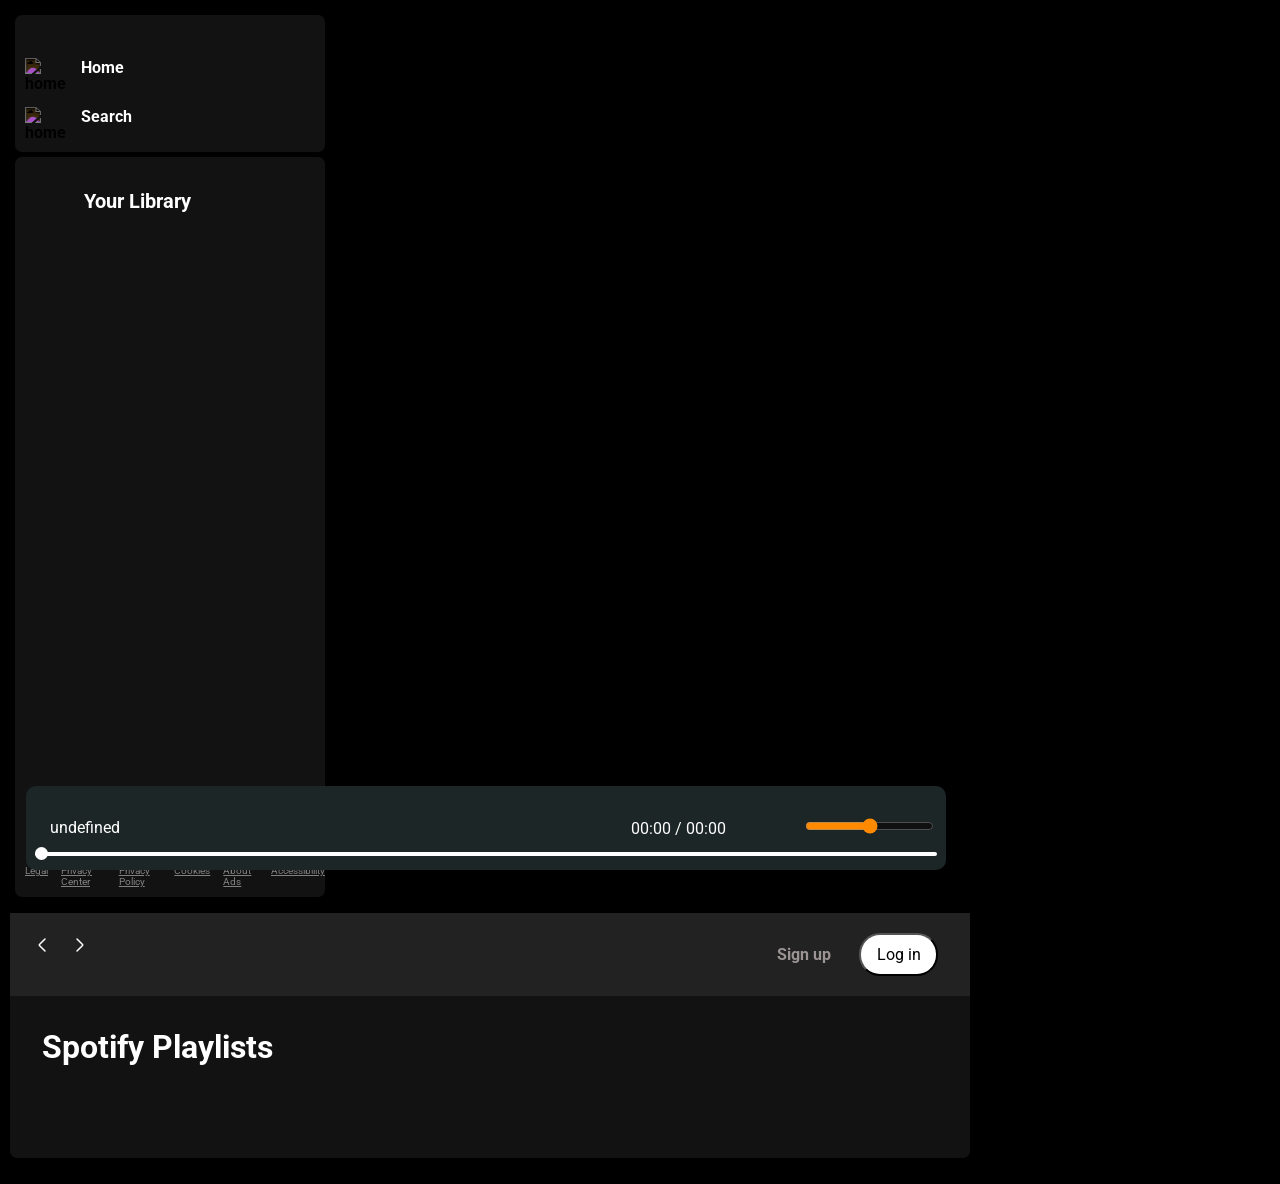
==== index.html @ 1708f5f9 "Rename idex.html to index.html" ====
<!DOCTYPE html>
<html lang="en">

<head>
    <meta charset="UTF-8">
    <meta name="viewport" content="width=device-width, initial-scale=1.0">
    <link rel="stylesheet" href="style.css">
    <link rel="stylesheet" href="utility.css">
    <title>Spotify - Web Player: Music for everyone</title>
    <link rel="shortcut icon" href="Spotify_icon.svg.webp" type="image/x-icon">
</head>

<body>
    <div class="container flex bg-black">
        <div class="left">
            <div class="close">
                <img width="30" class="invert" src="img/close.svg" alt="">
            </div>
            <div class="home bg-grey rounded m-1 p-1">
                <div class="logo"><img width="110" class="invert" src="img/logo.svg" alt=""></div>
                <ul>
                    <li><img class="invert" src="img/home.svg" alt="home">Home</li>
                    <li><img class="invert" src="img/search.svg" alt="home">Search</li>
                </ul>
            </div>

            <div class="library bg-grey rounded m-1 p-1">
                <div class="heading">
                    <img class="invert" src="img/playlist.svg" alt="">
                    <h2>
                        Your Library
                    </h2>
                </div>

                <div class="songList">

                    <ul>

                    </ul>
                </ v>

                <div class="footer">
                    <div><a href="https://www.spotify.com/jp/legal/"><span>Legal</span></a></div>
                    <div><a href="https://www.spotify.com/jp/privacy/"><span>Privacy Center</span></a></div>
                    <div><a href="https://www.spotify.com/jp/legal/privacy-policy/"><span>Privacy Policy</span></a>
                    </div>
                    <div><a href="https://www.spotify.com/jp/legal/cookies-policy/"><span>Cookies</span></a></div>
                    <div><a href="https://www.spotify.com/jp/legal/privacy-policy/#s3"><span>About Ads</span></a></div>
                    <div><a href="https://www.spotify.com/jp/accessibility/"><span>Accessibility</span></a></div>
                </div>
            </div>


        </div>
        <div class="right bg-grey rounded">            <div class="header">
                <div class="nav">
                    <div class="hamburgerContainer">

                        <img width="40" class="invert hamburger" src="img/hamburger.svg" alt="">
                        <svg width="24" height="24" viewBox="0 0 24 24" fill="none" xmlns="http://www.w3.org/2000/svg">
                            <path
                                d="M15 6L9.70711 11.2929C9.37377 11.6262 9.20711 11.7929 9.20711 12C9.20711 12.2071 9.37377 12.3738 9.70711 12.7071L15 18"
                                stroke="#ffffff" stroke-width="1.5" stroke-linecap="round" stroke-linejoin="round" />
                        </svg>
                        <svg width="24" height="24" viewBox="0 0 24 24" fill="none" xmlns="http://www.w3.org/2000/svg">
                            <path
                                d="M9 18L14.2929 12.7071C14.6262 12.3738 14.7929 12.2071 14.7929 12C14.7929 11.7929 14.6262 11.6262 14.2929 11.2929L9 6"
                                stroke="#ffffff" stroke-width="1.5" stroke-linecap="round" stroke-linejoin="round" />
                        </svg>
                    </div>
                </div>
                <div class="buttons">
                    <button class="signupbtn">Sign up</button>
                    <button class="loginbtn">Log in</button>
                </div>
            </div>
            <div class="spotifyPlaylists">
                <h1>Spotify Playlists</h1>
                <div class="cardContainer">  </div>
                <div class="playbar">
                    <div class="seekbar">
                        <div class="circle">

                        </div>
                    </div>
                    <div class="abovebar">


                        <div class="songinfo">

                        </div>
                        <div class="songbuttons">
                            <img width="35" id="previous" src="img/prevsong.svg" alt="">
                            <img width="35" id="play" src="img/play.svg" alt="">
                            <img width="35" id="next" src="img/nextsong.svg" alt="">
                        </div>
                        <div class="timevol">

                       
                        <div class="songtime">

                        </div>
                        <div class="volume">
                            <img width="25" src="img/volume.svg" alt="">
                            <div class="range">
                                <input type="range" name="volume" id="">
                            </div>
                        </div>
                    </div>
                    </div>
                </div>
            </div>
        </div>
    </div>
    <script src="script.js"></script>
</body>

</html>
---- style.css ----
@import url('https://fonts.googleapis.com/css2?family=Lato:wght@700&family=Roboto:ital,wght@0,100;0,300;0,400;0,500;0,700;0,900;1,100;1,300;1,400;1,500;1,700;1,900&display=swap');


:root{
    --a:0;
}
* {
    margin: 0;
    padding: 0;
    font-family: 'Roboto', sans-serif;
}

.close {
    display: none;
}

body {
    background-color: black;
    color: white;
}

.left {
    width: 25vw;
    padding: 10px;
}

.right {
    width: 75vw;
}



.home ul li {
    display: flex;
    gap: 15px;
    width: 14px;
    list-style: none;
    padding-top: 14px;
    font-weight: bold;
}

.heading {
    display: flex;
    gap: 15px;
    width: 100%;
    padding-top: 14px;
    padding: 23px 14px;
    font-weight: bold;
    align-items: center;
    font-size: 13px;
}

.heading img {
    width: 30px;
}

.library {
    min-height: 80vh;
    position: relative;
}

.footer {
    display: flex;
    font-size: 10px;
    color: grey;
    gap: 13px;
    position: absolute;
    bottom: 0;
    padding: 10px 0;

}

.footer a {
    color: grey;
}

.right {
    margin: 16px 0;
    position: relative;
}

.header {
    display: flex;
    justify-content: space-between;
    background-color: rgb(34 34 34);
}

.header>* {
    padding: 20px;
}

.spotifyPlaylists {
    padding: 16px;
}

.spotifyPlaylists h1 {
    padding: 16px;
}

.cardContainer {
    margin: 30px;
    display: flex;
    gap: 10px;
    flex-wrap: wrap;
    overflow-y: auto;
    max-height: 60vh; 
}

.card {
    width: 200px;
    padding: 10px;
    border-radius: 5px;
    background-color: #252525;
    position: relative;
    transition: all .9s;
}
.card:hover{
    background-color: rgb(105, 103, 103);
    cursor: pointer;
    --a: 1;
}

.card>* {
    padding-top: 10px;
}

.card img {
    width: 100%;
    object-fit: contain;
}

.play {
    width: 28px;
    height: 28px;
    background-color: #1fdf64;
    border-radius: 50%;
    padding: 4px;
    display: flex;
    align-items: center;
    justify-content: center;
    position: absolute;
    bottom: 88px;
    right: 17px;
    opacity: var(--a);
    transition: all 1s ease-out;
}

.buttons>* {
    margin: 0 12px;
}

.signupbtn {
    background-color: rgb(34 34 34);
    color: rgb(156, 148, 148);
    font-weight: bold;
    border: none;
    outline: none;
    cursor: pointer;
    font-size: 16px;
}

.signupbtn:hover {
    font-size: 17px;
    color: white
}

.loginbtn {
    background-color: white;
    border-radius: 21px;
    color: black;
    padding: 10px;
    width: 79px;
    cursor: pointer;
    font-size: 16px;
}

.loginbtn:hover {
    font-weight: bold;
    font-size: 17px;
}


.playbar {
    display: flex;
    justify-content: center;
    align-items: center;
    position: fixed;
    bottom: 30px;
    filter: invert(1);
    background: #e2d9d9;
    border-radius: 10px;
    width: 90%;
    padding: 12px;
    width: 70vw;
    min-height: 40px;
}

.songbuttons {
    display: flex;
    justify-content: center;
    gap: 16px;
}

.songList {
    height: 544px;
    overflow: auto;
    margin-bottom: 44px;
}

.hamburger {
    display: none;
    cursor: pointer;
}

.hamburgerContainer {
    display: flex;
    justify-content: center;
    align-items: center;
    gap: 14px;
}

.songList ul {
    padding: 0 12px;
}

.songList ul li {
    list-style-type: decimal;
    display: flex;
    justify-content: space-between;
    gap: 12px;
    cursor: pointer;
    padding: 12px 0;
    border: 1px solid rgba(146, 143, 143, 0.491);
    margin: 12px 0;
    padding: 13px;
    border-radius: 5px;
}

.songList .info {
    font-size: 13px;
    width: 344px;
}

.info div {
    word-break: break-all;
}

.playnow {
    display: flex;
    justify-content: center;
    align-items: center;
}

.playnow span {
    font-size: 15px;
    width: 64px;
    padding: 12px;
}

.seekbar {
    height: 4px;
    width: 98%;
    background: black;
    border-radius: 10px;
    position: absolute;
    bottom: 8px;
    margin: 6px;
    cursor: pointer;
}

.circle {
    width: 13px;
    height: 13px;
    border-radius: 13px;
    background-color: black;
    position: relative;
    bottom: 5px;
    left: 0%;
    transition: left 0.5s;
}

.songbuttons img {
    cursor: pointer;
}

.timevol {
    display: flex;
    justify-content: space-evenly;
    align-items: center;
}


.songinfo {
    color: black;
    padding: 0 12px;
    width: 250px;
}

.songtime {
    width: 125px;
    color: black;
    padding: 0 12px;
}


.volume {
    display: flex;
    justify-content: center;
    align-items: center;
    gap: 12px;
    cursor: pointer;
}
.range input{
    cursor: pointer;
}

.abovebar {
    display: flex;
    justify-content: space-between;
    margin: 20px 0;
    width: 100%;
}

@media (max-width: 1200px) {
    .left {
        position: absolute;
        left: -130%;
        transition: all .3s;
        z-index: 1;
        width: 373px;
        background-color: black;
        padding: 0;
        height: 100vh;
        position: fixed;
        top: 0;
    }

    .songinfo,
    .songtime {
        width: auto;
    }

    .left .close {
        position: absolute;
        right: 31px;
        top: 25px;
        width: 29px;
    }

    .timevol {
        display: flex;
        justify-content: space-evenly;
        align-items: center;
        flex-direction: column;
        gap: 13px;
    }

    .right {
        width: 100vw;
    }

    .playbar {
        width: calc(100vw - 75px); 
    }

    .seekbar {
        width: calc(100vw - 120px);
    }

    .hamburger {
        display: block;
    }

    .right {
        margin: 0;
    }

    .card {
        width: 55vw;
    }

    .cardContainer {
        margin: 0;
        justify-content: center; 
    }

    .close {
        display: block;
    }

    .abovebar {
        flex-direction: column;
        gap: 23px;
        align-items: center;
    }

    .cardContainer {
        max-height: unset;
        overflow-y: unset;
        margin-bottom: 35vh;
    }

    .playbar{
        right: 25px;
    }
}

@media (max-width: 500px) {
    .card {
        width: 100%;
    }

    .header>* {
        padding: 2px;
    }

    .buttons>* {
        margin: 0 6px;
    }

    .header{
        padding: 7px;
    }

    .spotifyPlaylists h1 {
        padding: 4px;
    }

    .library{
        height: 85vh;
    }

    .left{ 
        width: 100vw;
    }

 

    
}
---- utility.css ----
.border{
    border: 2px solid  red;
    margin: 3px;
}

.flex{
    display: flex;
}

.justify-center{
    justify-content: center;
}

.items-center{
    align-items: center;
}

.bg-black{
    background-color: black;
    color: white;
}

.invert{
    filter: invert(1);
}

.bg-grey{
    background-color: #121212;
}

.rounded{
    border-radius: 7px;
}

.m-1{
    margin: 5px;
}

.p-1{
    padding: 10px;
}


/* For Webkit browsers (Chrome, Safari, Edge) */
::-webkit-scrollbar {
    width: 12px;
}

::-webkit-scrollbar-thumb {
    background-color: #333;
    border-radius: 6px;
}

::-webkit-scrollbar-track {
    background-color: #222;
}

/* For Firefox */
* {
    scrollbar-width: thin;
    scrollbar-color: #333 #222;
}
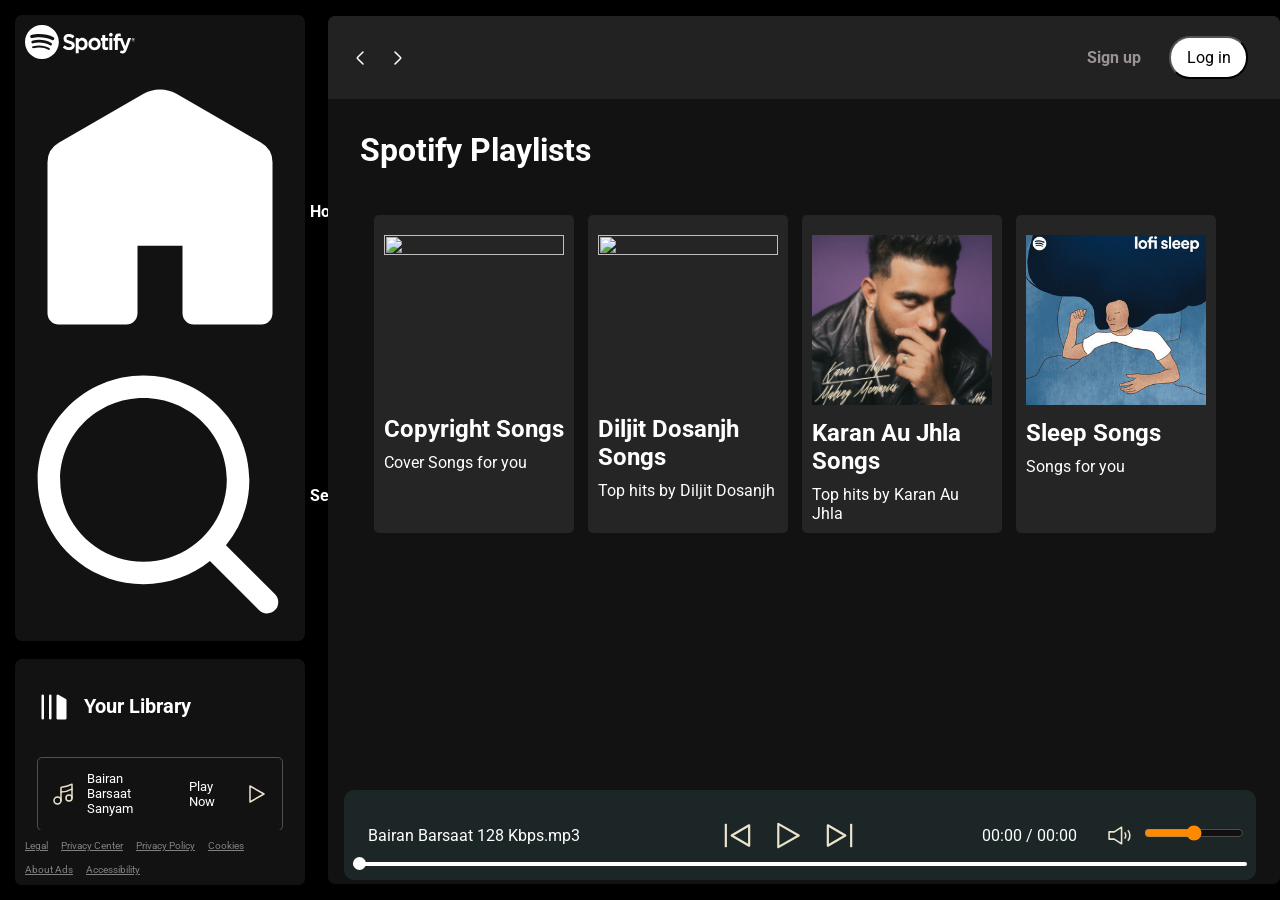
==== commit 87367942: "Update index.html" ====
--- a/index.html
+++ b/index.html
@@ -1,118 +1,236 @@
+
 <!DOCTYPE html>
 <html lang="en">
 
 <head>
     <meta charset="UTF-8">
     <meta name="viewport" content="width=device-width, initial-scale=1.0">
+
+    <title>Spotify - Web Player</title>
+
+    <link rel="shortcut icon" href="Spotify_icon.svg.webp" type="image/x-icon">
+
+    <link rel="stylesheet" href="utility.css">
     <link rel="stylesheet" href="style.css">
-    <link rel="stylesheet" href="utility.css">
-    <title>Spotify - Web Player: Music for everyone</title>
-    <link rel="shortcut icon" href="Spotify_icon.svg.webp" type="image/x-icon">
 </head>
 
 <body>
+
     <div class="container flex bg-black">
+
+        <!-- LEFT SIDEBAR -->
         <div class="left">
+
             <div class="close">
-                <img width="30" class="invert" src="img/close.svg" alt="">
-            </div>
+                <img width="30" class="invert" src="img/close.svg" alt="Close">
+            </div>
+
+            <!-- HOME SECTION -->
             <div class="home bg-grey rounded m-1 p-1">
-                <div class="logo"><img width="110" class="invert" src="img/logo.svg" alt=""></div>
+
+                <div class="logo">
+                    <img width="110" class="invert" src="img/logo.svg" alt="Spotify">
+                </div>
+
                 <ul>
-                    <li><img class="invert" src="img/home.svg" alt="home">Home</li>
-                    <li><img class="invert" src="img/search.svg" alt="home">Search</li>
+                    <li>
+                        <img class="invert" src="img/home.svg" alt="Home">
+                        Home
+                    </li>
+
+                    <li>
+                        <img class="invert" src="img/search.svg" alt="Search">
+                        Search
+                    </li>
                 </ul>
-            </div>
-
+
+            </div>
+
+            <!-- LIBRARY SECTION -->
             <div class="library bg-grey rounded m-1 p-1">
+
                 <div class="heading">
-                    <img class="invert" src="img/playlist.svg" alt="">
-                    <h2>
-                        Your Library
-                    </h2>
+
+                    <img class="invert" src="img/playlist.svg" alt="Library">
+
+                    <h2>Your Library</h2>
+
                 </div>
 
                 <div class="songList">
-
                     <ul>
-
                     </ul>
-                </ v>
+                </div>
 
                 <div class="footer">
-                    <div><a href="https://www.spotify.com/jp/legal/"><span>Legal</span></a></div>
-                    <div><a href="https://www.spotify.com/jp/privacy/"><span>Privacy Center</span></a></div>
-                    <div><a href="https://www.spotify.com/jp/legal/privacy-policy/"><span>Privacy Policy</span></a>
-                    </div>
-                    <div><a href="https://www.spotify.com/jp/legal/cookies-policy/"><span>Cookies</span></a></div>
-                    <div><a href="https://www.spotify.com/jp/legal/privacy-policy/#s3"><span>About Ads</span></a></div>
-                    <div><a href="https://www.spotify.com/jp/accessibility/"><span>Accessibility</span></a></div>
-                </div>
-            </div>
-
+
+                    <div>
+                        <a href="https://www.spotify.com/jp/legal/">
+                            <span>Legal</span>
+                        </a>
+                    </div>
+
+                    <div>
+                        <a href="https://www.spotify.com/jp/privacy/">
+                            <span>Privacy Center</span>
+                        </a>
+                    </div>
+
+                    <div>
+                        <a href="https://www.spotify.com/jp/legal/privacy-policy/">
+                            <span>Privacy Policy</span>
+                        </a>
+                    </div>
+
+                    <div>
+                        <a href="https://www.spotify.com/jp/legal/cookies-policy/">
+                            <span>Cookies</span>
+                        </a>
+                    </div>
+
+                    <div>
+                        <a href="https://www.spotify.com/jp/legal/privacy-policy/#s3">
+                            <span>About Ads</span>
+                        </a>
+                    </div>
+
+                    <div>
+                        <a href="https://www.spotify.com/jp/accessibility/">
+                            <span>Accessibility</span>
+                        </a>
+                    </div>
+
+                </div>
+
+            </div>
 
         </div>
-        <div class="right bg-grey rounded">            <div class="header">
+
+
+        <!-- RIGHT MAIN SECTION -->
+        <div class="right bg-grey rounded">
+
+            <!-- HEADER -->
+            <div class="header">
+
                 <div class="nav">
+
                     <div class="hamburgerContainer">
 
-                        <img width="40" class="invert hamburger" src="img/hamburger.svg" alt="">
-                        <svg width="24" height="24" viewBox="0 0 24 24" fill="none" xmlns="http://www.w3.org/2000/svg">
+                        <img width="40" class="invert hamburger"
+                            src="img/hamburger.svg" alt="Menu">
+
+                        <svg width="24" height="24" viewBox="0 0 24 24"
+                            fill="none" xmlns="http://www.w3.org/2000/svg">
+
                             <path
                                 d="M15 6L9.70711 11.2929C9.37377 11.6262 9.20711 11.7929 9.20711 12C9.20711 12.2071 9.37377 12.3738 9.70711 12.7071L15 18"
-                                stroke="#ffffff" stroke-width="1.5" stroke-linecap="round" stroke-linejoin="round" />
+                                stroke="#ffffff"
+                                stroke-width="1.5"
+                                stroke-linecap="round"
+                                stroke-linejoin="round" />
+
                         </svg>
-                        <svg width="24" height="24" viewBox="0 0 24 24" fill="none" xmlns="http://www.w3.org/2000/svg">
+
+                        <svg width="24" height="24" viewBox="0 0 24 24"
+                            fill="none" xmlns="http://www.w3.org/2000/svg">
+
                             <path
                                 d="M9 18L14.2929 12.7071C14.6262 12.3738 14.7929 12.2071 14.7929 12C14.7929 11.7929 14.6262 11.6262 14.2929 11.2929L9 6"
-                                stroke="#ffffff" stroke-width="1.5" stroke-linecap="round" stroke-linejoin="round" />
+                                stroke="#ffffff"
+                                stroke-width="1.5"
+                                stroke-linecap="round"
+                                stroke-linejoin="round" />
+
                         </svg>
-                    </div>
-                </div>
+
+                    </div>
+
+                </div>
+
+
                 <div class="buttons">
+
                     <button class="signupbtn">Sign up</button>
+
                     <button class="loginbtn">Log in</button>
-                </div>
-            </div>
+
+                </div>
+
+            </div>
+
+
+            <!-- PLAYLISTS -->
             <div class="spotifyPlaylists">
+
                 <h1>Spotify Playlists</h1>
-                <div class="cardContainer">  </div>
-                <div class="playbar">
-                    <div class="seekbar">
-                        <div class="circle">
+
+                <div class="cardContainer">
+                </div>
+
+            </div>
+
+
+            <!-- MUSIC PLAYER -->
+            <div class="playbar">
+
+                <div class="abovebar">
+
+                    <div class="songinfo"></div>
+
+                    <div class="songbuttons">
+
+                        <img width="35" id="previous"
+                            src="img/prevsong.svg" alt="Previous">
+
+                        <img width="35" id="play"
+                            src="img/play.svg" alt="Play">
+
+                        <img width="35" id="next"
+                            src="img/nextsong.svg" alt="Next">
+
+                    </div>
+
+
+                    <div class="timevol">
+
+                        <div class="songtime"></div>
+
+                        <div class="volume">
+
+                            <img width="25" src="img/volume.svg" alt="Volume">
+
+                            <div class="range">
+
+                                <input type="range"
+                                    name="volume"
+                                    min="0"
+                                    max="100"
+                                    value="50">
+
+                            </div>
 
                         </div>
-                    </div>
-                    <div class="abovebar">
-
-
-                        <div class="songinfo">
-
-                        </div>
-                        <div class="songbuttons">
-                            <img width="35" id="previous" src="img/prevsong.svg" alt="">
-                            <img width="35" id="play" src="img/play.svg" alt="">
-                            <img width="35" id="next" src="img/nextsong.svg" alt="">
-                        </div>
-                        <div class="timevol">
-
-                       
-                        <div class="songtime">
-
-                        </div>
-                        <div class="volume">
-                            <img width="25" src="img/volume.svg" alt="">
-                            <div class="range">
-                                <input type="range" name="volume" id="">
-                            </div>
-                        </div>
-                    </div>
-                    </div>
-                </div>
-            </div>
+
+                    </div>
+
+                </div>
+
+
+                <div class="seekbar">
+
+                    <div class="circle"></div>
+
+                </div>
+
+            </div>
+
         </div>
+
     </div>
+
+
     <script src="script.js"></script>
+
 </body>
-
 </html>
--- a/style.css
+++ b/style.css
@@ -1,49 +1,89 @@
+
 @import url('https://fonts.googleapis.com/css2?family=Lato:wght@700&family=Roboto:ital,wght@0,100;0,300;0,400;0,500;0,700;0,900;1,100;1,300;1,400;1,500;1,700;1,900&display=swap');
 
-
-:root{
-    --a:0;
-}
+/* ==============================
+   GLOBAL STYLING
+============================== */
+
+:root {
+    --a: 0;
+}
+
 * {
     margin: 0;
     padding: 0;
+    box-sizing: border-box;
     font-family: 'Roboto', sans-serif;
 }
 
-.close {
-    display: none;
+html, body {
+    width: 100%;
+    min-height: 100%;
 }
 
 body {
     background-color: black;
     color: white;
-}
+    overflow-x: hidden;
+}
+
+.close {
+    display: none;
+}
+
+.hamburger {
+    display: none;
+    cursor: pointer;
+}
+
+
+/* ==============================
+   MAIN CONTAINER
+============================== */
+
+.container {
+    display: flex;
+    width: 100%;
+    height: 100vh;
+    min-height: 100vh;
+    gap: 8px;
+    overflow: hidden;
+}
+
+
+/* ==============================
+   LEFT SIDEBAR
+============================== */
 
 .left {
-    width: 25vw;
+    flex: 0 0 25%;
+    width: 25%;
+    min-width: 0;
     padding: 10px;
-}
-
-.right {
-    width: 75vw;
-}
-
-
+    display: flex;
+    flex-direction: column;
+    gap: 8px;
+}
+
+.home {
+    flex-shrink: 0;
+}
 
 .home ul li {
     display: flex;
     gap: 15px;
-    width: 14px;
+    width: auto;
     list-style: none;
     padding-top: 14px;
     font-weight: bold;
+    align-items: center;
+    cursor: pointer;
 }
 
 .heading {
     display: flex;
     gap: 15px;
     width: 100%;
-    padding-top: 14px;
     padding: 23px 14px;
     font-weight: bold;
     align-items: center;
@@ -55,39 +95,159 @@
 }
 
 .library {
-    min-height: 80vh;
+    flex: 1;
+    min-height: 0;
     position: relative;
-}
+    overflow: hidden;
+}
+
+.songList {
+    height: calc(100% - 100px);
+    overflow-y: auto;
+    margin-bottom: 44px;
+}
+
+.songList ul {
+    padding: 0 12px;
+}
+
+.songList ul li {
+    list-style-type: decimal;
+    display: flex;
+    justify-content: space-between;
+    align-items: center;
+    gap: 12px;
+    cursor: pointer;
+    padding: 13px;
+    border: 1px solid rgba(146, 143, 143, 0.491);
+    margin: 12px 0;
+    border-radius: 5px;
+}
+
+.songList .info {
+    font-size: 13px;
+    width: 100%;
+    min-width: 0;
+}
+
+.info div {
+    word-break: break-word;
+}
+
+.playnow {
+    display: flex;
+    justify-content: center;
+    align-items: center;
+    flex-shrink: 0;
+}
+
+.playnow span {
+    font-size: 13px;
+    width: 64px;
+    padding: 8px;
+}
+
+
+/* ==============================
+   SIDEBAR FOOTER
+============================== */
 
 .footer {
     display: flex;
+    flex-wrap: wrap;
     font-size: 10px;
     color: grey;
     gap: 13px;
     position: absolute;
     bottom: 0;
-    padding: 10px 0;
-
+    left: 0;
+    padding: 10px;
+    background-color: #121212;
 }
 
 .footer a {
     color: grey;
 }
 
+
+/* ==============================
+   RIGHT SECTION
+============================== */
+
 .right {
+    flex: 1;
+    min-width: 0;
+    width: auto;
     margin: 16px 0;
     position: relative;
-}
+    overflow-y: auto;
+    overflow-x: hidden;
+}
+
+
+/* ==============================
+   HEADER
+============================== */
 
 .header {
     display: flex;
     justify-content: space-between;
-    background-color: rgb(34 34 34);
-}
-
-.header>* {
+    align-items: center;
+    background-color: rgb(34, 34, 34);
+    position: sticky;
+    top: 0;
+    z-index: 5;
+}
+
+.header > * {
     padding: 20px;
 }
+
+.buttons > * {
+    margin: 0 12px;
+}
+
+.signupbtn {
+    background-color: rgb(34, 34, 34);
+    color: rgb(156, 148, 148);
+    font-weight: bold;
+    border: none;
+    outline: none;
+    cursor: pointer;
+    font-size: 16px;
+}
+
+.signupbtn:hover {
+    font-size: 17px;
+    color: white;
+}
+
+.loginbtn {
+    background-color: white;
+    border-radius: 21px;
+    color: black;
+    padding: 10px;
+    width: 79px;
+    cursor: pointer;
+    font-size: 16px;
+}
+
+.loginbtn:hover {
+    font-weight: bold;
+    font-size: 17px;
+}
+
+.hamburgerContainer {
+    display: flex;
+    justify-content: center;
+    align-items: center;
+    gap: 14px;
+}
+
+
+/* ==============================
+   PLAYLIST SECTION
+============================== */
 
 .spotifyPlaylists {
     padding: 16px;
@@ -100,10 +260,10 @@
 .cardContainer {
     margin: 30px;
     display: flex;
-    gap: 10px;
+    gap: 14px;
     flex-wrap: wrap;
     overflow-y: auto;
-    max-height: 60vh; 
+    max-height: 60vh;
 }
 
 .card {
@@ -112,26 +272,29 @@
     border-radius: 5px;
     background-color: #252525;
     position: relative;
-    transition: all .9s;
-}
-.card:hover{
+    transition: background-color 0.3s ease;
+    cursor: pointer;
+    flex-shrink: 0;
+}
+
+.card:hover {
     background-color: rgb(105, 103, 103);
-    cursor: pointer;
     --a: 1;
 }
 
-.card>* {
+.card > * {
     padding-top: 10px;
 }
 
 .card img {
     width: 100%;
-    object-fit: contain;
+    aspect-ratio: 1 / 1;
+    object-fit: cover;
 }
 
 .play {
-    width: 28px;
-    height: 28px;
+    width: 40px;
+    height: 40px;
     background-color: #1fdf64;
     border-radius: 50%;
     padding: 4px;
@@ -139,123 +302,101 @@
     align-items: center;
     justify-content: center;
     position: absolute;
-    bottom: 88px;
+    bottom: 85px;
     right: 17px;
     opacity: var(--a);
-    transition: all 1s ease-out;
-}
-
-.buttons>* {
-    margin: 0 12px;
-}
-
-.signupbtn {
-    background-color: rgb(34 34 34);
-    color: rgb(156, 148, 148);
-    font-weight: bold;
-    border: none;
-    outline: none;
-    cursor: pointer;
-    font-size: 16px;
-}
-
-.signupbtn:hover {
-    font-size: 17px;
-    color: white
-}
-
-.loginbtn {
-    background-color: white;
-    border-radius: 21px;
+    transform: translateY(10px);
+    transition: all 0.3s ease;
+}
+
+.play svg {
+    width: 20px;
+    height: 20px;
+}
+
+
+/* ==============================
+   PLAYBAR
+============================== */
+
+.playbar {
+    display: flex;
+    flex-direction: column;
+    justify-content: center;
+    align-items: center;
+    position: fixed;
+    bottom: 20px;
+    left: calc(25% + 24px);
+    width: calc(75% - 48px);
+    min-height: 90px;
+    padding: 12px;
+    background: #e2d9d9;
+    filter: invert(1);
+    border-radius: 10px;
+    z-index: 10;
+}
+
+.abovebar {
+    display: flex;
+    justify-content: space-between;
+    align-items: center;
+    width: 100%;
+    margin: 15px 0;
+    gap: 10px;
+}
+
+.songinfo {
     color: black;
-    padding: 10px;
-    width: 79px;
-    cursor: pointer;
-    font-size: 16px;
-}
-
-.loginbtn:hover {
-    font-weight: bold;
-    font-size: 17px;
-}
-
-
-.playbar {
+    padding: 0 12px;
+    width: 250px;
+    overflow: hidden;
+    text-overflow: ellipsis;
+    white-space: nowrap;
+}
+
+.songbuttons {
     display: flex;
     justify-content: center;
     align-items: center;
-    position: fixed;
-    bottom: 30px;
-    filter: invert(1);
-    background: #e2d9d9;
-    border-radius: 10px;
-    width: 90%;
-    padding: 12px;
-    width: 70vw;
-    min-height: 40px;
-}
-
-.songbuttons {
+    gap: 16px;
+    flex-shrink: 0;
+}
+
+.songbuttons img {
+    cursor: pointer;
+}
+
+.timevol {
+    display: flex;
+    justify-content: space-evenly;
+    align-items: center;
+    gap: 12px;
+}
+
+.songtime {
+    width: 125px;
+    color: black;
+    padding: 0 12px;
+    white-space: nowrap;
+}
+
+.volume {
     display: flex;
     justify-content: center;
-    gap: 16px;
-}
-
-.songList {
-    height: 544px;
-    overflow: auto;
-    margin-bottom: 44px;
-}
-
-.hamburger {
-    display: none;
-    cursor: pointer;
-}
-
-.hamburgerContainer {
-    display: flex;
-    justify-content: center;
-    align-items: center;
-    gap: 14px;
-}
-
-.songList ul {
-    padding: 0 12px;
-}
-
-.songList ul li {
-    list-style-type: decimal;
-    display: flex;
-    justify-content: space-between;
+    align-items: center;
     gap: 12px;
     cursor: pointer;
-    padding: 12px 0;
-    border: 1px solid rgba(146, 143, 143, 0.491);
-    margin: 12px 0;
-    padding: 13px;
-    border-radius: 5px;
-}
-
-.songList .info {
-    font-size: 13px;
-    width: 344px;
-}
-
-.info div {
-    word-break: break-all;
-}
-
-.playnow {
-    display: flex;
-    justify-content: center;
-    align-items: center;
-}
-
-.playnow span {
-    font-size: 15px;
-    width: 64px;
-    padding: 12px;
-}
+}
+
+.range input {
+    cursor: pointer;
+    width: 100px;
+}
+
+
+/* ==============================
+   SEEKBAR
+============================== */
 
 .seekbar {
     height: 4px;
@@ -271,170 +412,195 @@
 .circle {
     width: 13px;
     height: 13px;
-    border-radius: 13px;
+    border-radius: 50%;
     background-color: black;
     position: relative;
     bottom: 5px;
     left: 0%;
-    transition: left 0.5s;
-}
-
-.songbuttons img {
-    cursor: pointer;
-}
-
-.timevol {
-    display: flex;
-    justify-content: space-evenly;
-    align-items: center;
-}
-
-
-.songinfo {
-    color: black;
-    padding: 0 12px;
-    width: 250px;
-}
-
-.songtime {
-    width: 125px;
-    color: black;
-    padding: 0 12px;
-}
-
-
-.volume {
-    display: flex;
-    justify-content: center;
-    align-items: center;
-    gap: 12px;
-    cursor: pointer;
-}
-.range input{
-    cursor: pointer;
-}
-
-.abovebar {
-    display: flex;
-    justify-content: space-between;
-    margin: 20px 0;
-    width: 100%;
-}
-
-@media (max-width: 1200px) {
+    transition: left 0.15s linear;
+}
+
+
+/* ==============================
+   NAVIGATION
+============================== */
+
+.nav {
+    display: flex;
+    align-items: center;
+}
+
+
+/* ==============================
+   TABLET AND MOBILE
+============================== */
+
+@media (max-width: 768px) {
+
+    .container {
+        display: flex;
+        width: 100%;
+        height: 100vh;
+        overflow: hidden;
+    }
+
+    /* Sidebar becomes mobile menu */
+
     .left {
+        position: fixed;
+        left: -120%;
+        top: 0;
+        width: 373px;
+        max-width: 100vw;
+        height: 100vh;
+        z-index: 20;
+        background-color: black;
+        padding: 10px;
+        transition: left 0.3s ease;
+    }
+
+    .left .close {
+        display: block;
         position: absolute;
-        left: -130%;
-        transition: all .3s;
-        z-index: 1;
-        width: 373px;
-        background-color: black;
-        padding: 0;
-        height: 100vh;
-        position: fixed;
-        top: 0;
-    }
-
-    .songinfo,
+        right: 20px;
+        top: 20px;
+        width: 30px;
+        cursor: pointer;
+        z-index: 25;
+    }
+
+    .hamburger {
+        display: block;
+    }
+
+    /* Main section */
+
+    .right {
+        width: 100%;
+        flex: 1;
+        margin: 0;
+    }
+
+    .spotifyPlaylists {
+        padding: 12px;
+    }
+
+    .cardContainer {
+        margin: 10px 0;
+        justify-content: center;
+        max-height: unset;
+        overflow: visible;
+        margin-bottom: 180px;
+    }
+
+    .card {
+        width: 200px;
+        max-width: 45%;
+    }
+
+    /* Player */
+
+    .playbar {
+        left: 15px;
+        right: 15px;
+        bottom: 10px;
+        width: auto;
+        min-height: 125px;
+    }
+
+    .abovebar {
+        flex-direction: column;
+        gap: 12px;
+        align-items: center;
+        margin: 8px 0;
+    }
+
+    .songinfo {
+        width: 100%;
+        text-align: center;
+    }
+
+    .timevol {
+        gap: 12px;
+    }
+
     .songtime {
         width: auto;
     }
 
-    .left .close {
-        position: absolute;
-        right: 31px;
-        top: 25px;
-        width: 29px;
-    }
-
-    .timevol {
-        display: flex;
-        justify-content: space-evenly;
-        align-items: center;
-        flex-direction: column;
-        gap: 13px;
-    }
-
-    .right {
+    .seekbar {
+        width: 95%;
+    }
+
+    .footer {
+        flex-wrap: wrap;
+    }
+}
+
+
+/* ==============================
+   SMALL MOBILE
+============================== */
+
+@media (max-width: 500px) {
+
+    .left {
         width: 100vw;
     }
 
-    .playbar {
-        width: calc(100vw - 75px); 
-    }
-
-    .seekbar {
-        width: calc(100vw - 120px);
-    }
-
-    .hamburger {
-        display: block;
-    }
-
-    .right {
-        margin: 0;
-    }
-
-    .card {
-        width: 55vw;
-    }
-
-    .cardContainer {
-        margin: 0;
-        justify-content: center; 
-    }
-
-    .close {
-        display: block;
-    }
-
-    .abovebar {
-        flex-direction: column;
-        gap: 23px;
-        align-items: center;
-    }
-
-    .cardContainer {
-        max-height: unset;
-        overflow-y: unset;
-        margin-bottom: 35vh;
-    }
-
-    .playbar{
-        right: 25px;
-    }
-}
-
-@media (max-width: 500px) {
     .card {
         width: 100%;
-    }
-
-    .header>* {
-        padding: 2px;
-    }
-
-    .buttons>* {
+        max-width: 100%;
+    }
+
+    .cardContainer {
+        padding: 0 10px;
+    }
+
+    .header {
+        padding: 7px;
+    }
+
+    .header > * {
+        padding: 5px;
+    }
+
+    .buttons > * {
         margin: 0 6px;
     }
 
-    .header{
-        padding: 7px;
-    }
-
     .spotifyPlaylists h1 {
-        padding: 4px;
-    }
-
-    .library{
-        height: 85vh;
-    }
-
-    .left{ 
-        width: 100vw;
-    }
-
- 
-
-    
-}+        padding: 8px 4px;
+        font-size: 24px;
+    }
+
+    .library {
+        min-height: 0;
+    }
+
+    .songbuttons {
+        gap: 20px;
+    }
+
+    .songbuttons img {
+        width: 30px;
+    }
+
+    .volume {
+        gap: 8px;
+    }
+
+    .range input {
+        width: 75px;
+    }
+
+    .playbar {
+        width: calc(100% - 20px);
+        left: 10px;
+        right: 10px;
+    }
+
+    .timevol {
+        flex-wrap: wrap;
+    }
+}
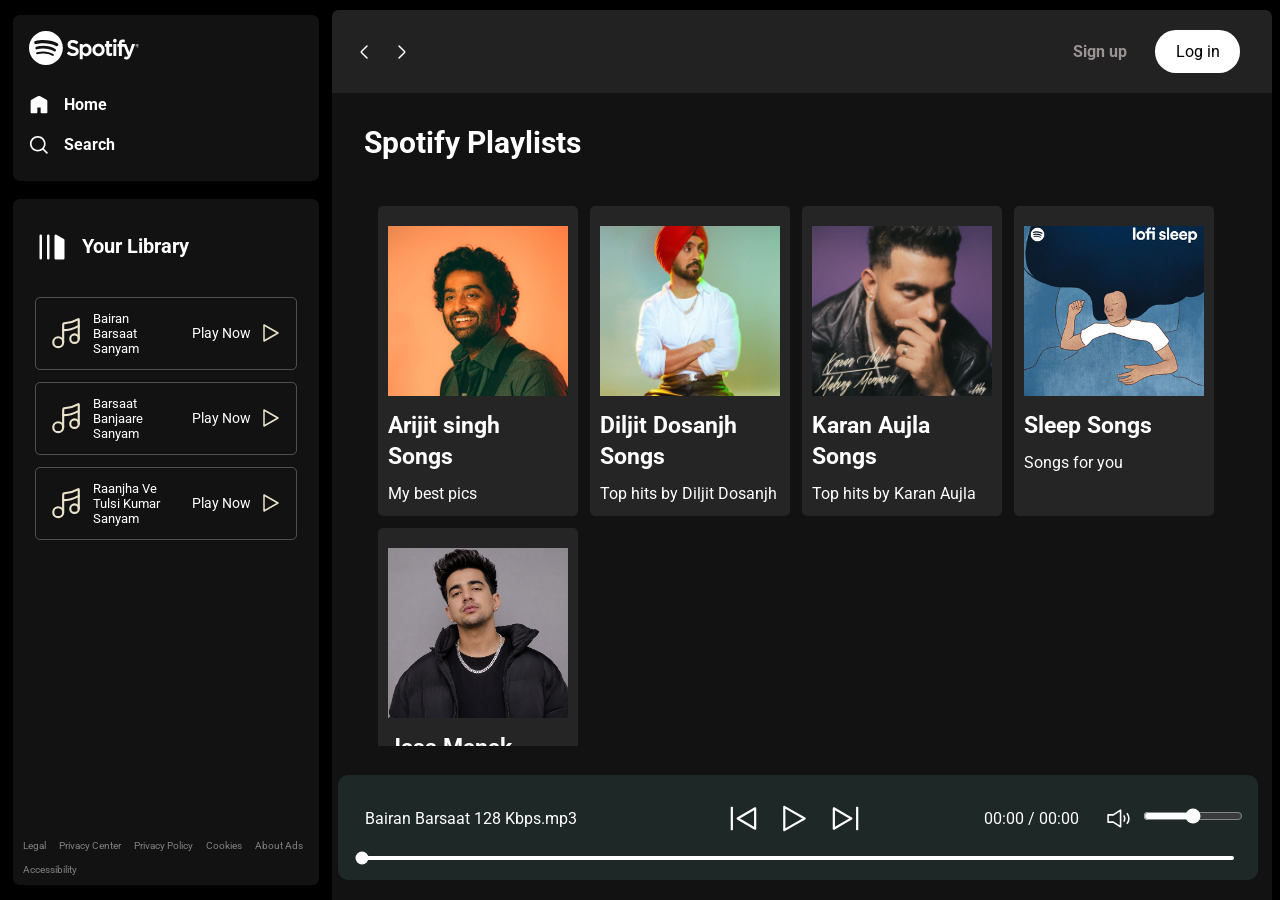
==== commit e8318b43: "Update index.html" ====
--- a/index.html
+++ b/index.html
@@ -33,17 +33,16 @@
                 </div>
 
                 <ul>
-                    <li>
-                        <img class="invert" src="img/home.svg" alt="Home">
-                        Home
-                    </li>
-
-                    <li>
-                        <img class="invert" src="img/search.svg" alt="Search">
-                        Search
-                    </li>
+          <li id="homeNav">
+              <img class="invert" src="img/home.svg" alt="Home">
+                Home
+            </li>
+
+                <li id="searchNav">
+                <img class="invert" src="img/search.svg" alt="Search">
+                Search
+                </li>
                 </ul>
-
             </div>
 
             <!-- LIBRARY SECTION -->
--- a/utility.css
+++ b/utility.css
@@ -1,49 +1,60 @@
-.border{
-    border: 2px solid  red;
-    margin: 3px;
-}
 
-.flex{
+/* FLEXBOX */
+
+.flex {
     display: flex;
 }
 
-.justify-center{
+.justify-center {
     justify-content: center;
 }
 
-.items-center{
+.items-center {
     align-items: center;
 }
 
-.bg-black{
+/* BACKGROUNDS */
+
+.bg-black {
     background-color: black;
     color: white;
 }
 
-.invert{
+.bg-grey {
+    background-color: #121212;
+}
+
+/* IMAGE FILTER */
+
+.invert {
     filter: invert(1);
 }
 
-.bg-grey{
-    background-color: #121212;
+/* BORDER */
+
+.border {
+    border: 2px solid red;
+    margin: 3px;
 }
 
-.rounded{
+/* SPACING */
+
+.rounded {
     border-radius: 7px;
 }
 
-.m-1{
+.m-1 {
     margin: 5px;
 }
 
-.p-1{
+.p-1 {
     padding: 10px;
 }
 
+/* SCROLLBAR */
 
-/* For Webkit browsers (Chrome, Safari, Edge) */
 ::-webkit-scrollbar {
-    width: 12px;
+    width: 10px;
 }
 
 ::-webkit-scrollbar-thumb {
@@ -55,8 +66,9 @@
     background-color: #222;
 }
 
-/* For Firefox */
+/* FIREFOX */
+
 * {
     scrollbar-width: thin;
     scrollbar-color: #333 #222;
-}+}
--- a/style.css
+++ b/style.css
@@ -1,12 +1,11 @@
 
-@import url('https://fonts.googleapis.com/css2?family=Lato:wght@700&family=Roboto:ital,wght@0,100;0,300;0,400;0,500;0,700;0,900;1,100;1,300;1,400;1,500;1,700;1,900&display=swap');
-
-/* ==============================
-   GLOBAL STYLING
-============================== */
+@import url('https://fonts.googleapis.com/css2?family=Lato:wght@700&family=Roboto:wght@300;400;500;700;900&display=swap');
 
 :root {
     --a: 0;
+    --green: #1fdf64;
+    --background: #121212;
+    --card: #252525;
 }
 
 * {
@@ -18,13 +17,13 @@
 
 html, body {
     width: 100%;
-    min-height: 100%;
+    height: 100%;
 }
 
 body {
-    background-color: black;
+    background: #000;
     color: white;
-    overflow-x: hidden;
+    overflow: hidden;
 }
 
 .close {
@@ -36,30 +35,24 @@
     cursor: pointer;
 }
 
-
-/* ==============================
-   MAIN CONTAINER
-============================== */
+/* MAIN LAYOUT */
 
 .container {
     display: flex;
     width: 100%;
     height: 100vh;
-    min-height: 100vh;
     gap: 8px;
+    padding: 0 8px;
     overflow: hidden;
 }
 
-
-/* ==============================
-   LEFT SIDEBAR
-============================== */
+/* LEFT SIDEBAR */
 
 .left {
     flex: 0 0 25%;
-    width: 25%;
     min-width: 0;
-    padding: 10px;
+    height: 100%;
+    padding: 10px 0;
     display: flex;
     flex-direction: column;
     gap: 8px;
@@ -67,44 +60,68 @@
 
 .home {
     flex-shrink: 0;
+    padding: 16px;
+}
+
+.home .logo img {
+    width: 110px;
+    height: auto;
+}
+
+.home ul {
+    margin-top: 16px;
 }
 
 .home ul li {
     display: flex;
+    align-items: center;
     gap: 15px;
-    width: auto;
     list-style: none;
-    padding-top: 14px;
+    padding: 10px 0;
+    font-size: 16px;
     font-weight: bold;
-    align-items: center;
-    cursor: pointer;
-}
-
-.heading {
-    display: flex;
-    gap: 15px;
-    width: 100%;
-    padding: 23px 14px;
-    font-weight: bold;
-    align-items: center;
-    font-size: 13px;
-}
-
-.heading img {
-    width: 30px;
-}
+    cursor: pointer;
+}
+
+.home ul li img {
+    width: 20px;
+    height: 20px;
+    object-fit: contain;
+    flex-shrink: 0;
+}
+
+/* LIBRARY */
 
 .library {
     flex: 1;
     min-height: 0;
     position: relative;
+    display: flex;
+    flex-direction: column;
     overflow: hidden;
 }
 
+.heading {
+    display: flex;
+    align-items: center;
+    gap: 15px;
+    width: 100%;
+    padding: 23px 14px;
+    font-size: 13px;
+    flex-shrink: 0;
+}
+
+.heading img {
+    width: 30px;
+    height: 30px;
+    object-fit: contain;
+}
+
 .songList {
-    height: calc(100% - 100px);
+    flex: 1;
+    min-height: 0;
     overflow-y: auto;
-    margin-bottom: 44px;
+    margin-bottom: 85px;
 }
 
 .songList ul {
@@ -112,16 +129,21 @@
 }
 
 .songList ul li {
-    list-style-type: decimal;
+    list-style: none;
     display: flex;
     justify-content: space-between;
     align-items: center;
-    gap: 12px;
+    gap: 10px;
     cursor: pointer;
     padding: 13px;
-    border: 1px solid rgba(146, 143, 143, 0.491);
+    border: 1px solid rgba(146, 143, 143, 0.49);
     margin: 12px 0;
     border-radius: 5px;
+    transition: background 0.2s;
+}
+
+.songList ul li:hover {
+    background: #252525;
 }
 
 .songList .info {
@@ -142,15 +164,15 @@
 }
 
 .playnow span {
-    font-size: 13px;
-    width: 64px;
+    font-size: 14px;
     padding: 8px;
 }
 
-
-/* ==============================
-   SIDEBAR FOOTER
-============================== */
+.songList li img {
+    flex-shrink: 0;
+}
+
+/* FOOTER */
 
 .footer {
     display: flex;
@@ -161,39 +183,36 @@
     position: absolute;
     bottom: 0;
     left: 0;
+    width: 100%;
     padding: 10px;
-    background-color: #121212;
+    background: #121212;
 }
 
 .footer a {
     color: grey;
-}
-
-
-/* ==============================
-   RIGHT SECTION
-============================== */
+    text-decoration: none;
+}
+
+/* RIGHT SECTION */
 
 .right {
     flex: 1;
     min-width: 0;
-    width: auto;
-    margin: 16px 0;
+    height: 100%;
+    margin: 10px 0;
     position: relative;
     overflow-y: auto;
     overflow-x: hidden;
-}
-
-
-/* ==============================
-   HEADER
-============================== */
+    border-radius: 7px;
+}
+
+/* HEADER */
 
 .header {
     display: flex;
     justify-content: space-between;
     align-items: center;
-    background-color: rgb(34, 34, 34);
+    background: #222;
     position: sticky;
     top: 0;
     z-index: 5;
@@ -203,13 +222,25 @@
     padding: 20px;
 }
 
+.nav {
+    display: flex;
+    align-items: center;
+}
+
+.hamburgerContainer {
+    display: flex;
+    justify-content: center;
+    align-items: center;
+    gap: 14px;
+}
+
 .buttons > * {
     margin: 0 12px;
 }
 
 .signupbtn {
-    background-color: rgb(34, 34, 34);
-    color: rgb(156, 148, 148);
+    background: #222;
+    color: #9c9494;
     font-weight: bold;
     border: none;
     outline: none;
@@ -218,49 +249,40 @@
 }
 
 .signupbtn:hover {
-    font-size: 17px;
     color: white;
 }
 
 .loginbtn {
-    background-color: white;
+    background: white;
     border-radius: 21px;
     color: black;
-    padding: 10px;
-    width: 79px;
+    padding: 12px;
+    width: 85px;
+    border: none;
     cursor: pointer;
     font-size: 16px;
 }
 
 .loginbtn:hover {
     font-weight: bold;
-    font-size: 17px;
-}
-
-.hamburgerContainer {
-    display: flex;
-    justify-content: center;
-    align-items: center;
-    gap: 14px;
-}
-
-
-/* ==============================
-   PLAYLIST SECTION
-============================== */
+}
+
+/* PLAYLIST SECTION */
 
 .spotifyPlaylists {
     padding: 16px;
+    padding-bottom: 150px;
 }
 
 .spotifyPlaylists h1 {
     padding: 16px;
+    font-size: 30px;
 }
 
 .cardContainer {
     margin: 30px;
     display: flex;
-    gap: 14px;
+    gap: 12px;
     flex-wrap: wrap;
     overflow-y: auto;
     max-height: 60vh;
@@ -270,15 +292,15 @@
     width: 200px;
     padding: 10px;
     border-radius: 5px;
-    background-color: #252525;
+    background: var(--card);
     position: relative;
-    transition: background-color 0.3s ease;
+    transition: background 0.3s ease;
     cursor: pointer;
     flex-shrink: 0;
 }
 
 .card:hover {
-    background-color: rgb(105, 103, 103);
+    background: #696767;
     --a: 1;
 }
 
@@ -292,10 +314,20 @@
     object-fit: cover;
 }
 
+.card h2 {
+    font-size: 23px;
+    line-height: 1.35;
+}
+
+.card p {
+    font-size: 16px;
+    line-height: 1.5;
+}
+
 .play {
     width: 40px;
     height: 40px;
-    background-color: #1fdf64;
+    background: var(--green);
     border-radius: 50%;
     padding: 4px;
     display: flex;
@@ -314,10 +346,7 @@
     height: 20px;
 }
 
-
-/* ==============================
-   PLAYBAR
-============================== */
+/* MUSIC PLAYER */
 
 .playbar {
     display: flex;
@@ -326,12 +355,11 @@
     align-items: center;
     position: fixed;
     bottom: 20px;
-    left: calc(25% + 24px);
-    width: calc(75% - 48px);
-    min-height: 90px;
-    padding: 12px;
-    background: #e2d9d9;
-    filter: invert(1);
+    left: calc(25% + 18px);
+    width: calc(75% - 40px);
+    min-height: 105px;
+    padding: 15px;
+    background: #1e2927;
     border-radius: 10px;
     z-index: 10;
 }
@@ -341,17 +369,18 @@
     justify-content: space-between;
     align-items: center;
     width: 100%;
-    margin: 15px 0;
+    margin: 10px 0 15px;
     gap: 10px;
 }
 
 .songinfo {
-    color: black;
+    color: white;
     padding: 0 12px;
-    width: 250px;
+    width: 30%;
     overflow: hidden;
     text-overflow: ellipsis;
     white-space: nowrap;
+    font-size: 16px;
 }
 
 .songbuttons {
@@ -364,20 +393,24 @@
 
 .songbuttons img {
     cursor: pointer;
+    width: 35px;
+    height: 35px;
+    object-fit: contain;
 }
 
 .timevol {
     display: flex;
-    justify-content: space-evenly;
+    justify-content: center;
     align-items: center;
     gap: 12px;
 }
 
 .songtime {
-    width: 125px;
-    color: black;
+    min-width: 125px;
+    color: white;
     padding: 0 12px;
     white-space: nowrap;
+    text-align: center;
 }
 
 .volume {
@@ -388,24 +421,27 @@
     cursor: pointer;
 }
 
+.volume img {
+    width: 25px;
+    height: 25px;
+    object-fit: contain;
+}
+
 .range input {
     cursor: pointer;
     width: 100px;
-}
-
-
-/* ==============================
-   SEEKBAR
-============================== */
+    accent-color: white;
+}
+
+/* SEEKBAR */
 
 .seekbar {
     height: 4px;
     width: 98%;
-    background: black;
+    background: white;
     border-radius: 10px;
-    position: absolute;
-    bottom: 8px;
-    margin: 6px;
+    position: relative;
+    margin: 5px;
     cursor: pointer;
 }
 
@@ -413,48 +449,31 @@
     width: 13px;
     height: 13px;
     border-radius: 50%;
-    background-color: black;
-    position: relative;
-    bottom: 5px;
+    background: white;
+    position: absolute;
+    top: 50%;
     left: 0%;
+    transform: translate(-50%, -50%);
     transition: left 0.15s linear;
 }
 
-
-/* ==============================
-   NAVIGATION
-============================== */
-
-.nav {
-    display: flex;
-    align-items: center;
-}
-
-
-/* ==============================
-   TABLET AND MOBILE
-============================== */
-
-@media (max-width: 768px) {
+/* TABLET / MOBILE */
+
+@media (max-width: 1200px) {
 
     .container {
-        display: flex;
-        width: 100%;
-        height: 100vh;
-        overflow: hidden;
-    }
-
-    /* Sidebar becomes mobile menu */
+        gap: 0;
+    }
 
     .left {
         position: fixed;
         left: -120%;
         top: 0;
         width: 373px;
-        max-width: 100vw;
+        max-width: 90vw;
         height: 100vh;
         z-index: 20;
-        background-color: black;
+        background: black;
         padding: 10px;
         transition: left 0.3s ease;
     }
@@ -473,8 +492,6 @@
         display: block;
     }
 
-    /* Main section */
-
     .right {
         width: 100%;
         flex: 1;
@@ -483,36 +500,83 @@
 
     .spotifyPlaylists {
         padding: 12px;
+        padding-bottom: 170px;
     }
 
     .cardContainer {
-        margin: 10px 0;
+        margin: 15px 0;
         justify-content: center;
         max-height: unset;
         overflow: visible;
-        margin-bottom: 180px;
+        margin-bottom: 30px;
     }
 
     .card {
         width: 200px;
         max-width: 45%;
     }
-
-    /* Player */
 
     .playbar {
         left: 15px;
         right: 15px;
         bottom: 10px;
         width: auto;
-        min-height: 125px;
+        min-height: 110px;
+    }
+
+    .abovebar {
+        gap: 12px;
+        margin: 8px 0 15px;
+    }
+
+    .songinfo {
+        width: 30%;
+    }
+
+    .seekbar {
+        width: 95%;
+    }
+}
+
+/* SMALL MOBILE */
+
+@media (max-width: 600px) {
+
+    .left {
+        width: 100vw;
+        max-width: 100vw;
+    }
+
+    .spotifyPlaylists h1 {
+        padding: 8px 4px;
+        font-size: 24px;
+    }
+
+    .card {
+        width: 100%;
+        max-width: 100%;
+    }
+
+    .cardContainer {
+        padding: 0 10px;
+    }
+
+    .header {
+        padding: 7px;
+    }
+
+    .header > * {
+        padding: 5px;
+    }
+
+    .buttons > * {
+        margin: 0 6px;
     }
 
     .abovebar {
         flex-direction: column;
-        gap: 12px;
+        gap: 10px;
         align-items: center;
-        margin: 8px 0;
     }
 
     .songinfo {
@@ -521,61 +585,11 @@
     }
 
     .timevol {
-        gap: 12px;
+        gap: 10px;
     }
 
     .songtime {
-        width: auto;
-    }
-
-    .seekbar {
-        width: 95%;
-    }
-
-    .footer {
-        flex-wrap: wrap;
-    }
-}
-
-
-/* ==============================
-   SMALL MOBILE
-============================== */
-
-@media (max-width: 500px) {
-
-    .left {
-        width: 100vw;
-    }
-
-    .card {
-        width: 100%;
-        max-width: 100%;
-    }
-
-    .cardContainer {
-        padding: 0 10px;
-    }
-
-    .header {
-        padding: 7px;
-    }
-
-    .header > * {
-        padding: 5px;
-    }
-
-    .buttons > * {
-        margin: 0 6px;
-    }
-
-    .spotifyPlaylists h1 {
-        padding: 8px 4px;
-        font-size: 24px;
-    }
-
-    .library {
-        min-height: 0;
+        min-width: auto;
     }
 
     .songbuttons {
@@ -584,6 +598,7 @@
 
     .songbuttons img {
         width: 30px;
+        height: 30px;
     }
 
     .volume {
@@ -595,12 +610,19 @@
     }
 
     .playbar {
-        width: calc(100% - 20px);
-        left: 10px;
-        right: 10px;
-    }
-
-    .timevol {
-        flex-wrap: wrap;
-    }
-}
+        min-height: 145px;
+        padding: 12px;
+    }
+
+    .spotifyPlaylists {
+        padding-bottom: 190px;
+    }
+
+}
+
+/* Make all music player icons white */
+
+.songbuttons img,
+.volume img {
+    filter: brightness(0) invert(1);
+}
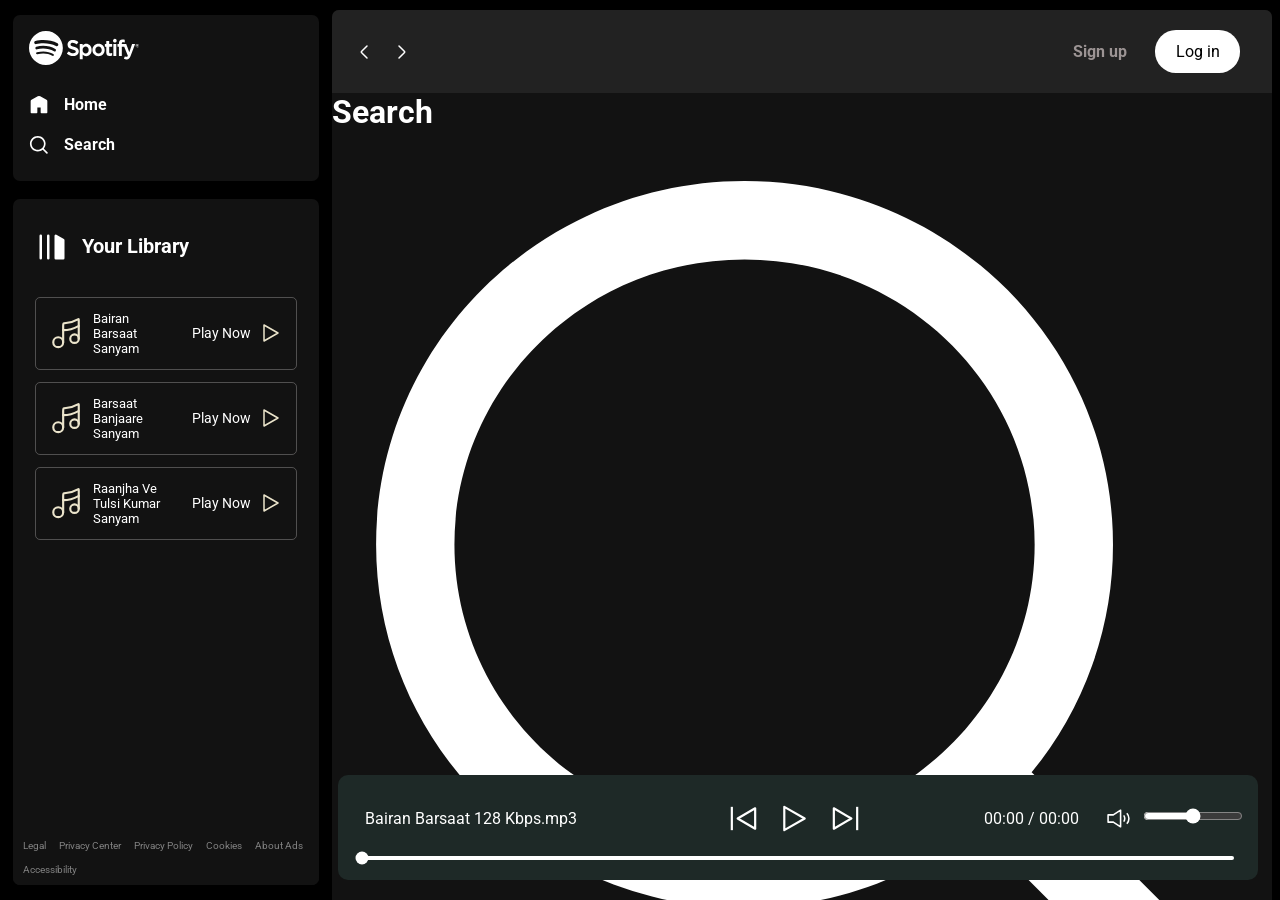
==== commit cec656d7: "Refactor index.html structure and add search page" ====
--- a/index.html
+++ b/index.html
@@ -157,6 +157,29 @@
                 </div>
 
             </div>
+            <!-- Search Page -->
+<div class="searchPage hidden">
+
+    <h1>Search</h1>
+
+    <div class="searchBox">
+        <img src="img/search.svg" class="invert" alt="Search">
+
+        <input
+            type="text"
+            id="searchInput"
+            placeholder="What do you want to play?"
+            autocomplete="off"
+        >
+    </div>
+
+    <h2 id="searchTitle">All Songs</h2>
+
+    <div id="searchResults" class="searchResults">
+        <p>Loading songs...</p>
+    </div>
+
+</div>
 
 
             <!-- PLAYLISTS -->
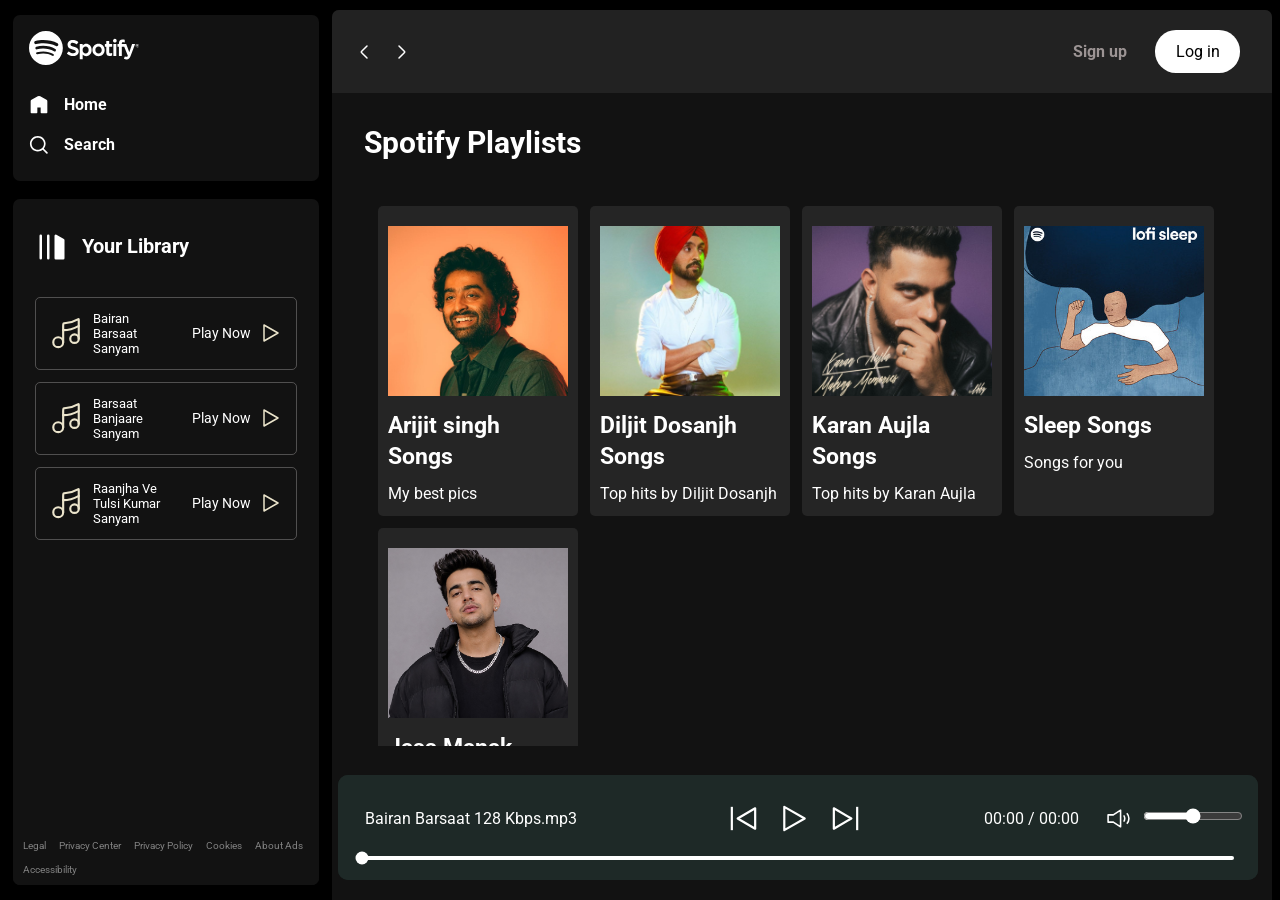
==== commit 9d2bfefc: "Update index.html" ====
--- a/index.html
+++ b/index.html
@@ -185,12 +185,21 @@
             <!-- PLAYLISTS -->
             <div class="spotifyPlaylists">
 
-                <h1>Spotify Playlists</h1>
-
-                <div class="cardContainer">
-                </div>
-
-            </div>
+    <div class="home-content">
+
+        <h1>Spotify Playlists</h1>
+
+        <div class="cardContainer"></div>
+
+    </div>
+
+    <!-- Keep your existing playbar here -->
+    <div class="playbar">
+        <!-- All your existing playbar HTML -->
+    </div>
+
+</div>
+            
 
 
             <!-- MUSIC PLAYER -->
--- a/style.css
+++ b/style.css
@@ -622,6 +622,118 @@
 
 /* Make all music player icons white */
 
+
+/* SEARCH PAGE */
+
+.hidden {
+    display: none !important;
+}
+
+.searchPage {
+    padding: 25px;
+    min-height: 80vh;
+}
+
+.searchPage h1 {
+    font-size: 30px;
+    margin-bottom: 25px;
+}
+
+.searchBox {
+    display: flex;
+    align-items: center;
+    gap: 15px;
+    background: #242424;
+    padding: 15px 20px;
+    border-radius: 30px;
+    max-width: 650px;
+    margin-bottom: 35px;
+}
+
+.searchBox img {
+    width: 25px;
+}
+
+.searchBox input {
+    background: transparent;
+    border: none;
+    outline: none;
+    color: white;
+    font-size: 16px;
+    width: 100%;
+}
+
+.searchBox input::placeholder {
+    color: #b3b3b3;
+}
+
+.searchPage h2 {
+    margin-bottom: 20px;
+}
+
+.searchResults {
+    display: flex;
+    flex-direction: column;
+    gap: 5px;
+}
+
+.search-result {
+    display: flex;
+    align-items: center;
+    justify-content: space-between;
+    padding: 12px;
+    border-radius: 5px;
+    cursor: pointer;
+    gap: 15px;
+}
+
+.search-result:hover {
+    background: #2a2a2a;
+}
+
+.search-result .result-info {
+    display: flex;
+    flex-direction: column;
+    gap: 5px;
+    min-width: 0;
+}
+
+.search-result .result-name {
+    color: white;
+    font-size: 15px;
+    overflow-wrap: anywhere;
+}
+
+.search-result .result-album {
+    color: #b3b3b3;
+    font-size: 13px;
+}
+
+.search-result .result-play {
+    width: 22px;
+    flex-shrink: 0;
+}
+
+.no-results {
+    color: #b3b3b3;
+    padding: 20px 10px;
+}
+
+@media (max-width: 600px) {
+    .searchPage {
+        padding: 15px;
+    }
+
+    .searchPage h1 {
+        font-size: 25px;
+    }
+
+    .searchBox {
+        padding: 12px 15px;
+    }
+}
+
+
 .songbuttons img,
 .volume img {
     filter: brightness(0) invert(1);
